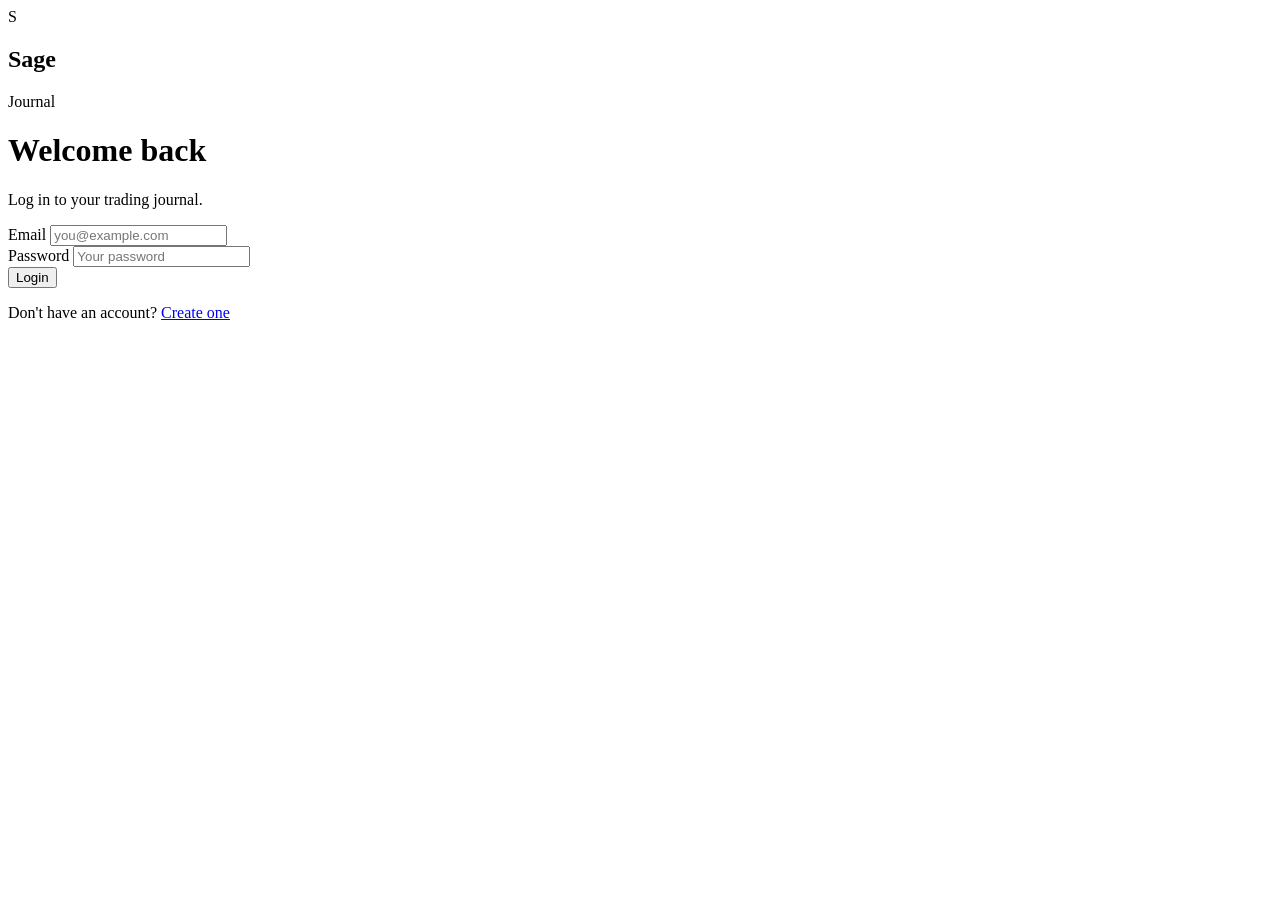
==== login.html @ ba999602 "Create login.html" ====
<!DOCTYPE html>
<html lang="en">

<head>

    <meta charset="UTF-8">

    <meta
        name="viewport"
        content="width=device-width, initial-scale=1.0"
    >

    <title>Sage Journal — Login</title>

    <link
        rel="stylesheet"
        href="css/style.css"
    >

</head>

<body>

<div class="auth-page">

    <div class="auth-card">

        <div class="brand auth-brand">

            <div class="brand-mark">
                S
            </div>

            <div>
                <h2>Sage</h2>
                <span>Journal</span>
            </div>

        </div>


        <div class="auth-heading">

            <h1>Welcome back</h1>

            <p>
                Log in to your trading journal.
            </p>

        </div>


        <form id="loginForm">

            <div class="form-group">

                <label>Email</label>

                <input
                    type="email"
                    id="loginEmail"
                    placeholder="you@example.com"
                    required
                >

            </div>


            <div class="form-group">

                <label>Password</label>

                <input
                    type="password"
                    id="loginPassword"
                    placeholder="Your password"
                    required
                >

            </div>


            <button
                type="submit"
                class="primary-btn auth-button"
            >
                Login
            </button>


            <p
                id="loginError"
                class="auth-error"
            ></p>

        </form>


        <p class="auth-switch">

            Don't have an account?

            <a href="register.html">
                Create one
            </a>

        </p>

    </div>

</div>


<script src="js/app.js"></script>

</body>

</html>
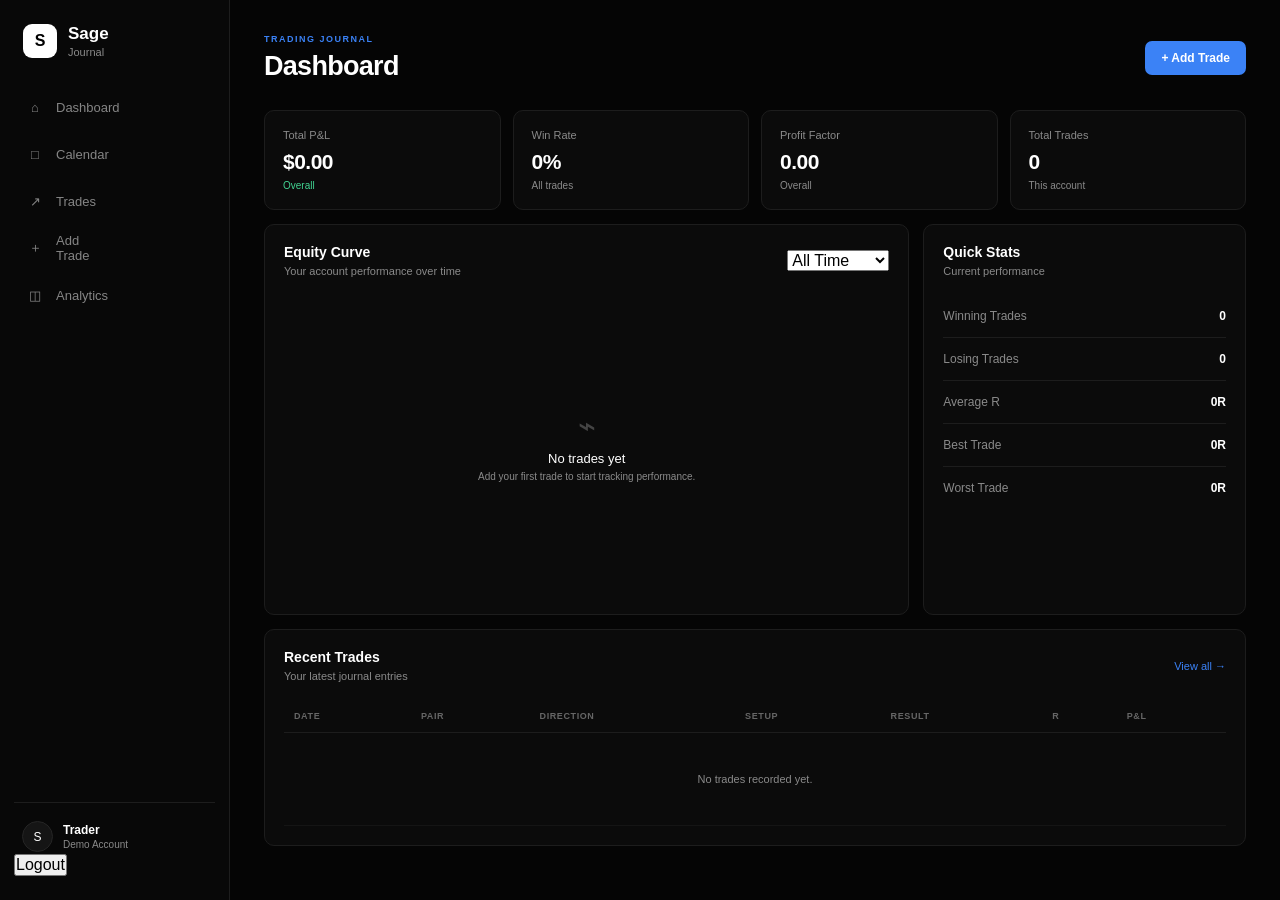
==== commit 077f4b69: "Update login.html" ====
--- a/login.html
+++ b/login.html
@@ -10,7 +10,7 @@
         content="width=device-width, initial-scale=1.0"
     >
 
-    <title>Sage Journal — Login</title>
+    <title>Sage Journal — Dashboard</title>
 
     <link
         rel="stylesheet"
@@ -21,11 +21,13 @@
 
 <body>
 
-<div class="auth-page">
-
-    <div class="auth-card">
-
-        <div class="brand auth-brand">
+<div class="app" id="dashboard">
+
+    <!-- SIDEBAR -->
+
+    <aside class="sidebar">
+
+        <div class="brand">
 
             <div class="brand-mark">
                 S
@@ -39,74 +41,447 @@
         </div>
 
 
-        <div class="auth-heading">
-
-            <h1>Welcome back</h1>
-
-            <p>
-                Log in to your trading journal.
-            </p>
+        <nav class="sidebar-nav">
+
+            <a
+                href="index.html"
+                class="nav-item"
+            >
+                <span class="nav-icon">⌂</span>
+                <span>Dashboard</span>
+            </a>
+
+
+            <a
+                href="calendar.html"
+                class="nav-item"
+            >
+                <span class="nav-icon">□</span>
+                <span>Calendar</span>
+            </a>
+
+
+            <a
+                href="trades.html"
+                class="nav-item"
+            >
+                <span class="nav-icon">↗</span>
+                <span>Trades</span>
+            </a>
+
+
+            <a
+                href="add-trade.html"
+                class="nav-item"
+            >
+                <span class="nav-icon">＋</span>
+                <span>Add Trade</span>
+            </a>
+
+
+            <a
+                href="analytics.html"
+                class="nav-item"
+            >
+                <span class="nav-icon">◫</span>
+                <span>Analytics</span>
+            </a>
+
+        </nav>
+
+
+        <div class="sidebar-bottom">
+
+            <div class="account-mini">
+
+                <div
+                    class="avatar"
+                    data-user-avatar
+                >
+                    S
+                </div>
+
+                <div class="account-info">
+
+                    <strong data-user-name>
+                        Trader
+                    </strong>
+
+                    <small data-user-email>
+                        Demo Account
+                    </small>
+
+                </div>
+
+            </div>
+
+
+            <button
+                id="logoutButton"
+                class="logout-button"
+                type="button"
+            >
+                Logout
+            </button>
 
         </div>
 
-
-        <form id="loginForm">
-
-            <div class="form-group">
-
-                <label>Email</label>
-
-                <input
-                    type="email"
-                    id="loginEmail"
-                    placeholder="you@example.com"
-                    required
+    </aside>
+
+
+    <!-- MAIN -->
+
+    <main class="main">
+
+        <header class="topbar">
+
+            <div class="topbar-left">
+
+                <button
+                    class="mobile-menu"
+                    id="mobileMenu"
+                    type="button"
+                    aria-label="Open menu"
                 >
-
-            </div>
-
-
-            <div class="form-group">
-
-                <label>Password</label>
-
-                <input
-                    type="password"
-                    id="loginPassword"
-                    placeholder="Your password"
-                    required
+                    ☰
+                </button>
+
+
+                <div>
+
+                    <p class="eyebrow">
+                        TRADING JOURNAL
+                    </p>
+
+                    <h1>
+                        Dashboard
+                    </h1>
+
+                </div>
+
+            </div>
+
+
+            <a
+                href="add-trade.html"
+                class="primary-btn"
+            >
+                + Add Trade
+            </a>
+
+        </header>
+
+
+        <!-- STATS -->
+
+        <section class="stats-grid">
+
+            <div class="stat-card">
+
+                <span>
+                    Total P&L
+                </span>
+
+                <strong id="totalPnl">
+                    $0.00
+                </strong>
+
+                <small class="positive">
+                    Overall
+                </small>
+
+            </div>
+
+
+            <div class="stat-card">
+
+                <span>
+                    Win Rate
+                </span>
+
+                <strong id="winRate">
+                    0%
+                </strong>
+
+                <small>
+                    All trades
+                </small>
+
+            </div>
+
+
+            <div class="stat-card">
+
+                <span>
+                    Profit Factor
+                </span>
+
+                <strong id="profitFactor">
+                    0.00
+                </strong>
+
+                <small>
+                    Overall
+                </small>
+
+            </div>
+
+
+            <div class="stat-card">
+
+                <span>
+                    Total Trades
+                </span>
+
+                <strong id="totalTrades">
+                    0
+                </strong>
+
+                <small>
+                    This account
+                </small>
+
+            </div>
+
+        </section>
+
+
+        <!-- EQUITY -->
+
+        <section class="dashboard-grid">
+
+            <div class="panel equity-panel">
+
+                <div class="panel-header">
+
+                    <div>
+
+                        <h3>
+                            Equity Curve
+                        </h3>
+
+                        <p>
+                            Your account performance over time
+                        </p>
+
+                    </div>
+
+
+                    <select id="equityRange">
+
+                        <option>
+                            All Time
+                        </option>
+
+                        <option>
+                            This Month
+                        </option>
+
+                        <option>
+                            This Week
+                        </option>
+
+                    </select>
+
+                </div>
+
+
+                <div class="chart-container">
+
+                    <canvas
+                        id="equityChart"
+                    ></canvas>
+
+
+                    <div
+                        class="empty-chart"
+                        id="emptyChart"
+                    >
+
+                        <span>
+                            ⌁
+                        </span>
+
+                        <p>
+                            No trades yet
+                        </p>
+
+                        <small>
+                            Add your first trade to start tracking performance.
+                        </small>
+
+                    </div>
+
+                </div>
+
+            </div>
+
+
+            <!-- QUICK STATS -->
+
+            <div class="panel">
+
+                <div class="panel-header">
+
+                    <div>
+
+                        <h3>
+                            Quick Stats
+                        </h3>
+
+                        <p>
+                            Current performance
+                        </p>
+
+                    </div>
+
+                </div>
+
+
+                <div class="quick-stat">
+
+                    <span>
+                        Winning Trades
+                    </span>
+
+                    <strong id="winningTrades">
+                        0
+                    </strong>
+
+                </div>
+
+
+                <div class="quick-stat">
+
+                    <span>
+                        Losing Trades
+                    </span>
+
+                    <strong id="losingTrades">
+                        0
+                    </strong>
+
+                </div>
+
+
+                <div class="quick-stat">
+
+                    <span>
+                        Average R
+                    </span>
+
+                    <strong id="averageR">
+                        0R
+                    </strong>
+
+                </div>
+
+
+                <div class="quick-stat">
+
+                    <span>
+                        Best Trade
+                    </span>
+
+                    <strong id="bestTrade">
+                        0R
+                    </strong>
+
+                </div>
+
+
+                <div class="quick-stat">
+
+                    <span>
+                        Worst Trade
+                    </span>
+
+                    <strong id="worstTrade">
+                        0R
+                    </strong>
+
+                </div>
+
+            </div>
+
+        </section>
+
+
+        <!-- RECENT TRADES -->
+
+        <section class="panel recent-panel">
+
+            <div class="panel-header">
+
+                <div>
+
+                    <h3>
+                        Recent Trades
+                    </h3>
+
+                    <p>
+                        Your latest journal entries
+                    </p>
+
+                </div>
+
+
+                <a
+                    href="trades.html"
+                    class="text-btn"
                 >
-
-            </div>
-
-
-            <button
-                type="submit"
-                class="primary-btn auth-button"
-            >
-                Login
-            </button>
-
-
-            <p
-                id="loginError"
-                class="auth-error"
-            ></p>
-
-        </form>
-
-
-        <p class="auth-switch">
-
-            Don't have an account?
-
-            <a href="register.html">
-                Create one
-            </a>
-
-        </p>
-
-    </div>
+                    View all →
+                </a>
+
+            </div>
+
+
+            <div class="table-wrapper">
+
+                <table>
+
+                    <thead>
+
+                        <tr>
+
+                            <th>Date</th>
+
+                            <th>Pair</th>
+
+                            <th>Direction</th>
+
+                            <th>Setup</th>
+
+                            <th>Result</th>
+
+                            <th>R</th>
+
+                            <th>P&L</th>
+
+                        </tr>
+
+                    </thead>
+
+
+                    <tbody id="recentTrades">
+
+                        <tr class="empty-row">
+
+                            <td colspan="7">
+                                No trades recorded yet.
+                            </td>
+
+                        </tr>
+
+                    </tbody>
+
+                </table>
+
+            </div>
+
+        </section>
+
+    </main>
 
 </div>
 
--- a/css/style.css
+++ b/css/style.css
@@ -0,0 +1,1323 @@
+* {
+    margin: 0;
+    padding: 0;
+    box-sizing: border-box;
+}
+
+
+:root {
+    --bg: #050505;
+    --surface: #0b0b0b;
+    --surface-2: #101010;
+    --border: #1d1d1d;
+
+    --text: #ffffff;
+    --muted: #8a8a8a;
+
+    --blue: #3b82f6;
+    --blue-dark: #2563eb;
+
+    --green: #42d392;
+    --red: #ff5c5c;
+}
+
+
+body {
+    background: var(--bg);
+    color: var(--text);
+    font-family:
+        Inter,
+        -apple-system,
+        BlinkMacSystemFont,
+        "Segoe UI",
+        sans-serif;
+
+    min-height: 100vh;
+}
+
+
+a {
+    color: inherit;
+    text-decoration: none;
+}
+
+
+button,
+input,
+select,
+textarea {
+    font: inherit;
+}
+
+
+button {
+    cursor: pointer;
+}
+
+
+/* APP */
+
+.app {
+    min-height: 100vh;
+    display: flex;
+}
+
+
+/* SIDEBAR */
+
+.sidebar {
+    width: 230px;
+    min-height: 100vh;
+
+    position: fixed;
+    left: 0;
+    top: 0;
+
+    background: #080808;
+    border-right: 1px solid var(--border);
+
+    display: flex;
+    flex-direction: column;
+
+    padding: 24px 14px;
+
+    z-index: 100;
+}
+
+
+.brand {
+    display: flex;
+    align-items: center;
+    gap: 11px;
+
+    padding: 0 9px 28px;
+}
+
+
+.brand-mark {
+    width: 34px;
+    height: 34px;
+
+    display: grid;
+    place-items: center;
+
+    background: white;
+    color: black;
+
+    border-radius: 9px;
+
+    font-weight: 800;
+}
+
+
+.brand h2 {
+    font-size: 17px;
+    line-height: 1;
+}
+
+
+.brand span {
+    display: block;
+
+    color: var(--muted);
+
+    font-size: 11px;
+
+    margin-top: 4px;
+}
+
+
+nav {
+    display: flex;
+    flex-direction: column;
+    gap: 5px;
+}
+
+
+.nav-item {
+    height: 42px;
+
+    display: flex;
+    align-items: center;
+
+    gap: 12px;
+
+    padding: 0 12px;
+
+    border-radius: 8px;
+
+    color: #858585;
+
+    font-size: 13px;
+
+    transition: 0.15s ease;
+}
+
+
+.nav-item span {
+    width: 18px;
+    text-align: center;
+}
+
+
+.nav-item:hover {
+    color: white;
+    background: #111111;
+}
+
+
+.nav-item.active {
+    background: #151515;
+    color: white;
+}
+
+
+.nav-item.active span {
+    color: var(--blue);
+}
+
+
+.sidebar-bottom {
+    margin-top: auto;
+}
+
+
+.account-mini {
+    border-top: 1px solid var(--border);
+
+    padding: 18px 8px 2px;
+
+    display: flex;
+    align-items: center;
+
+    gap: 10px;
+}
+
+
+.avatar {
+    width: 31px;
+    height: 31px;
+
+    border-radius: 50%;
+
+    background: #151515;
+
+    border: 1px solid #252525;
+
+    display: grid;
+    place-items: center;
+
+    font-size: 12px;
+}
+
+
+.account-mini strong {
+    display: block;
+    font-size: 12px;
+}
+
+
+.account-mini small {
+    display: block;
+
+    color: var(--muted);
+
+    margin-top: 2px;
+
+    font-size: 10px;
+}
+
+
+/* MAIN */
+
+.main {
+    width: calc(100% - 230px);
+
+    margin-left: 230px;
+
+    padding: 34px;
+
+    max-width: 1500px;
+}
+
+
+.topbar {
+    display: flex;
+    justify-content: space-between;
+    align-items: center;
+
+    margin-bottom: 28px;
+}
+
+
+.eyebrow {
+    color: var(--blue);
+
+    font-size: 9px;
+    font-weight: 700;
+
+    letter-spacing: 1.5px;
+
+    margin-bottom: 7px;
+}
+
+
+h1 {
+    font-size: 27px;
+
+    letter-spacing: -0.7px;
+}
+
+
+h3 {
+    font-size: 14px;
+}
+
+
+.panel-header p {
+    color: var(--muted);
+
+    font-size: 11px;
+
+    margin-top: 5px;
+}
+
+
+/* BUTTONS */
+
+.primary-btn {
+    border: 0;
+
+    background: var(--blue);
+
+    color: white;
+
+    padding: 10px 16px;
+
+    border-radius: 7px;
+
+    font-size: 12px;
+    font-weight: 600;
+
+    display: inline-flex;
+    align-items: center;
+    justify-content: center;
+
+    transition: 0.15s;
+}
+
+
+.primary-btn:hover {
+    background: var(--blue-dark);
+}
+
+
+.secondary-btn {
+    border: 1px solid var(--border);
+
+    background: #0d0d0d;
+
+    color: white;
+
+    padding: 10px 16px;
+
+    border-radius: 7px;
+
+    font-size: 12px;
+}
+
+
+.text-btn {
+    color: var(--blue);
+
+    font-size: 11px;
+}
+
+
+.mobile-menu {
+    display: none;
+
+    border: 1px solid var(--border);
+
+    background: #101010;
+
+    color: white;
+
+    width: 38px;
+    height: 38px;
+
+    border-radius: 7px;
+}
+
+
+/* STATS */
+
+.stats-grid {
+    display: grid;
+
+    grid-template-columns:
+        repeat(4, minmax(0, 1fr));
+
+    gap: 12px;
+
+    margin-bottom: 14px;
+}
+
+
+.stat-card {
+    background: var(--surface);
+
+    border: 1px solid var(--border);
+
+    border-radius: 10px;
+
+    padding: 18px;
+}
+
+
+.stat-card span {
+    color: var(--muted);
+
+    display: block;
+
+    font-size: 11px;
+
+    margin-bottom: 9px;
+}
+
+
+.stat-card strong {
+    font-size: 21px;
+
+    letter-spacing: -0.5px;
+
+    display: block;
+}
+
+
+.stat-card small {
+    color: var(--muted);
+
+    display: block;
+
+    margin-top: 6px;
+
+    font-size: 10px;
+}
+
+
+.positive {
+    color: var(--green) !important;
+}
+
+
+.negative {
+    color: var(--red) !important;
+}
+
+
+/* PANELS */
+
+.panel {
+    background: var(--surface);
+
+    border: 1px solid var(--border);
+
+    border-radius: 10px;
+
+    padding: 19px;
+
+    margin-bottom: 14px;
+}
+
+
+.panel-header {
+    display: flex;
+    justify-content: space-between;
+    align-items: center;
+
+    margin-bottom: 18px;
+}
+
+
+/* DASHBOARD */
+
+.dashboard-grid {
+    display: grid;
+
+    grid-template-columns:
+        minmax(0, 2fr)
+        minmax(250px, 1fr);
+
+    gap: 14px;
+}
+
+
+.chart-container {
+    height: 300px;
+
+    position: relative;
+}
+
+
+#equityChart {
+    width: 100%;
+    height: 100%;
+}
+
+
+.empty-chart {
+    position: absolute;
+
+    inset: 0;
+
+    display: flex;
+
+    flex-direction: column;
+
+    align-items: center;
+
+    justify-content: center;
+
+    text-align: center;
+}
+
+
+.empty-chart span {
+    font-size: 30px;
+
+    color: #444;
+
+    margin-bottom: 8px;
+}
+
+
+.empty-chart p {
+    font-size: 13px;
+}
+
+
+.empty-chart small {
+    color: var(--muted);
+
+    font-size: 10px;
+
+    margin-top: 5px;
+}
+
+
+.quick-stat {
+    display: flex;
+
+    justify-content: space-between;
+
+    padding: 14px 0;
+
+    border-bottom: 1px solid var(--border);
+
+    font-size: 12px;
+}
+
+
+.quick-stat:last-child {
+    border-bottom: 0;
+}
+
+
+.quick-stat span {
+    color: var(--muted);
+}
+
+
+.quick-stat strong {
+    font-weight: 600;
+}
+
+
+/* TABLE */
+
+.table-wrapper {
+    overflow-x: auto;
+}
+
+
+table {
+    width: 100%;
+
+    border-collapse: collapse;
+
+    min-width: 700px;
+}
+
+
+th {
+    text-align: left;
+
+    color: #666;
+
+    font-size: 9px;
+
+    font-weight: 600;
+
+    text-transform: uppercase;
+
+    letter-spacing: 0.6px;
+
+    padding: 11px 10px;
+
+    border-bottom: 1px solid var(--border);
+}
+
+
+td {
+    padding: 13px 10px;
+
+    border-bottom: 1px solid #151515;
+
+    font-size: 11px;
+}
+
+
+tbody tr:hover {
+    background: #0f0f0f;
+}
+
+
+.empty-row td {
+    text-align: center;
+
+    color: var(--muted);
+
+    padding: 40px;
+}
+
+
+.result-win {
+    color: var(--green);
+}
+
+
+.result-loss {
+    color: var(--red);
+}
+
+
+.result-breakeven {
+    color: #aaa;
+}
+
+
+/* FORM */
+
+.trade-form {
+    display: flex;
+
+    flex-direction: column;
+
+    gap: 0;
+}
+
+
+.form-grid {
+    display: grid;
+
+    grid-template-columns:
+        repeat(3, minmax(0, 1fr));
+
+    gap: 16px;
+}
+
+
+.form-group {
+    display: flex;
+
+    flex-direction: column;
+
+    gap: 7px;
+}
+
+
+.form-group label {
+    font-size: 10px;
+
+    color: #999;
+
+    font-weight: 600;
+}
+
+
+.form-group input,
+.form-group select,
+.form-group textarea,
+.trade-toolbar input,
+.trade-toolbar select {
+
+    width: 100%;
+
+    border: 1px solid #242424;
+
+    background: #080808;
+
+    color: white;
+
+    border-radius: 7px;
+
+    padding: 11px 12px;
+
+    outline: none;
+
+    font-size: 12px;
+}
+
+
+.form-group input:focus,
+.form-group select:focus,
+.form-group textarea:focus {
+
+    border-color: var(--blue);
+}
+
+
+.form-group textarea {
+    resize: vertical;
+
+    line-height: 1.6;
+}
+
+
+.calculation-box {
+    margin-top: 18px;
+
+    padding: 15px;
+
+    border-radius: 8px;
+
+    background: #0d0d0d;
+
+    border: 1px solid var(--border);
+
+    display: flex;
+
+    justify-content: space-between;
+}
+
+
+.calculation-box span {
+    color: var(--muted);
+
+    font-size: 11px;
+}
+
+
+.calculation-box strong {
+    color: var(--blue);
+
+    margin-left: 15px;
+}
+
+
+.form-actions {
+    display: flex;
+
+    justify-content: flex-end;
+
+    gap: 10px;
+
+    margin-top: 4px;
+
+    margin-bottom: 30px;
+}
+
+
+/* TRADE TOOLBAR */
+
+.trade-toolbar {
+    display: flex;
+
+    justify-content: space-between;
+
+    gap: 10px;
+
+    margin-bottom: 18px;
+}
+
+
+.search-box {
+    flex: 1;
+}
+
+
+.trade-toolbar select {
+    width: 150px;
+}
+
+
+/* CALENDAR */
+
+.calendar-top {
+    display: flex;
+
+    justify-content: center;
+
+    align-items: center;
+
+    gap: 20px;
+
+    margin-bottom: 25px;
+}
+
+
+.calendar-top h2 {
+    min-width: 180px;
+
+    text-align: center;
+
+    font-size: 16px;
+}
+
+
+.calendar-arrow {
+    border: 1px solid var(--border);
+
+    background: #101010;
+
+    color: white;
+
+    width: 34px;
+    height: 34px;
+
+    border-radius: 7px;
+}
+
+
+.calendar-weekdays,
+.calendar-grid {
+
+    display: grid;
+
+    grid-template-columns:
+        repeat(7, 1fr);
+
+}
+
+
+.calendar-weekdays span {
+
+    text-align: center;
+
+    color: #666;
+
+    font-size: 10px;
+
+    padding: 10px;
+}
+
+
+.calendar-day {
+
+    min-height: 105px;
+
+    border: 1px solid #161616;
+
+    padding: 10px;
+
+    position: relative;
+
+    background: #090909;
+}
+
+
+.calendar-day:hover {
+    background: #0e0e0e;
+}
+
+
+.calendar-day.other-month {
+    opacity: 0.3;
+}
+
+
+.day-number {
+    font-size: 11px;
+
+    color: #aaa;
+}
+
+
+.day-result {
+    position: absolute;
+
+    left: 10px;
+    bottom: 10px;
+
+    font-size: 10px;
+
+    font-weight: 600;
+}
+
+
+.day-result.win {
+    color: var(--green);
+}
+
+
+.day-result.loss {
+    color: var(--red);
+}
+
+
+.day-result.breakeven {
+    color: #aaa;
+}
+
+
+.calendar-legend {
+
+    display: flex;
+
+    gap: 20px;
+
+    margin-top: 20px;
+
+    color: var(--muted);
+
+    font-size: 10px;
+}
+
+
+.calendar-legend div {
+
+    display: flex;
+
+    align-items: center;
+
+    gap: 6px;
+}
+
+
+.legend-dot {
+
+    width: 7px;
+    height: 7px;
+
+    border-radius: 50%;
+}
+
+
+.legend-dot.win {
+    background: var(--green);
+}
+
+
+.legend-dot.loss {
+    background: var(--red);
+}
+
+
+.legend-dot.neutral {
+    background: #444;
+}
+
+
+/* ANALYTICS */
+
+.analytics-grid {
+
+    display: grid;
+
+    grid-template-columns:
+        1fr 1fr;
+
+    gap: 14px;
+}
+
+
+.analytics-row {
+
+    display: flex;
+
+    justify-content: space-between;
+
+    align-items: center;
+
+    padding: 13px 0;
+
+    border-bottom: 1px solid var(--border);
+}
+
+
+.analytics-row:last-child {
+    border-bottom: 0;
+}
+
+
+.analytics-name {
+    font-size: 11px;
+}
+
+
+.analytics-meta {
+    color: var(--muted);
+
+    font-size: 10px;
+
+    margin-top: 3px;
+}
+
+
+.analytics-value {
+    font-size: 12px;
+
+    font-weight: 600;
+}
+
+
+.empty-state {
+
+    color: var(--muted);
+
+    font-size: 11px;
+
+    text-align: center;
+
+    padding: 30px 10px;
+}
+
+
+/* MOBILE */
+
+@media (max-width: 900px) {
+
+    .sidebar {
+        transform: translateX(-100%);
+
+        transition: transform 0.2s ease;
+    }
+
+
+    .sidebar.open {
+        transform: translateX(0);
+    }
+
+
+    .main {
+        width: 100%;
+
+        margin-left: 0;
+
+        padding: 22px 16px;
+    }
+
+
+    .mobile-menu {
+        display: block;
+    }
+
+
+    .topbar {
+        gap: 12px;
+    }
+
+
+    .topbar > div {
+        margin-right: auto;
+    }
+
+
+    .stats-grid {
+        grid-template-columns:
+            repeat(2, 1fr);
+    }
+
+
+    .dashboard-grid,
+    .analytics-grid {
+        grid-template-columns: 1fr;
+    }
+
+
+    .form-grid {
+        grid-template-columns:
+            repeat(2, 1fr);
+    }
+
+}
+
+
+@media (max-width: 600px) {
+
+    .main {
+        padding: 18px 12px;
+    }
+
+
+    h1 {
+        font-size: 23px;
+    }
+
+
+    .topbar {
+        margin-bottom: 20px;
+    }
+
+
+    .primary-btn {
+        padding: 9px 12px;
+
+        font-size: 11px;
+    }
+
+
+    .stats-grid {
+        gap: 8px;
+    }
+
+
+    .stat-card {
+        padding: 14px;
+    }
+
+
+    .stat-card strong {
+        font-size: 17px;
+    }
+
+
+    .panel {
+        padding: 14px;
+    }
+
+
+    .form-grid {
+        grid-template-columns: 1fr;
+    }
+
+
+    .trade-toolbar {
+        flex-direction: column;
+    }
+
+
+    .trade-toolbar select {
+        width: 100%;
+    }
+
+
+    .calendar-day {
+        min-height: 70px;
+
+        padding: 6px;
+    }
+
+
+    .calendar-weekdays span {
+        font-size: 8px;
+    }
+
+
+    .day-result {
+        left: 6px;
+        bottom: 6px;
+
+        font-size: 8px;
+    }
+
+
+    .calendar-legend {
+        flex-wrap: wrap;
+    }
+
+}
+/* UPGRADED TRADE FORM */
+
+.calculation-grid {
+    display: grid;
+    grid-template-columns: repeat(3, 1fr);
+    gap: 10px;
+    margin-top: 18px;
+}
+
+.calculation-box {
+    margin-top: 0;
+    min-height: 58px;
+}
+
+.review-fields {
+    display: flex;
+    flex-direction: column;
+    gap: 18px;
+}
+
+.screenshot-grid {
+    display: grid;
+    grid-template-columns: 1fr 1fr;
+    gap: 12px;
+}
+
+.upload-box {
+    min-height: 150px;
+    border: 1px dashed #2b2b2b;
+    border-radius: 9px;
+    background: #080808;
+    display: flex;
+    flex-direction: column;
+    align-items: center;
+    justify-content: center;
+    cursor: pointer;
+    transition: 0.15s ease;
+}
+
+.upload-box:hover {
+    border-color: #3b82f6;
+    background: #0b0d11;
+}
+
+.upload-box span {
+    width: 34px;
+    height: 34px;
+    border-radius: 50%;
+    background: #151515;
+    display: grid;
+    place-items: center;
+    color: #3b82f6;
+    font-size: 20px;
+    margin-bottom: 10px;
+}
+
+.upload-box strong {
+    font-size: 12px;
+}
+
+.upload-box small {
+    color: #666;
+    font-size: 10px;
+    margin-top: 5px;
+}
+
+@media (max-width: 900px) {
+    .calculation-grid {
+        grid-template-columns: 1fr;
+    }
+}
+
+@media (max-width: 600px) {
+    .screenshot-grid {
+        grid-template-columns: 1fr;
+    }
+}
+/* =========================================================
+   AUTH PAGES
+   ========================================================= */
+
+.auth-page {
+
+    min-height: 100vh;
+
+    display: flex;
+
+    align-items: center;
+
+    justify-content: center;
+
+    padding: 20px;
+
+    background: #050505;
+
+}
+
+
+.auth-card {
+
+    width: 100%;
+
+    max-width: 400px;
+
+    padding: 32px;
+
+    background: #0b0b0b;
+
+    border: 1px solid #202020;
+
+    border-radius: 12px;
+
+}
+
+
+.auth-brand {
+
+    justify-content: center;
+
+    margin-bottom: 35px;
+
+}
+
+
+.auth-heading {
+
+    margin-bottom: 25px;
+
+}
+
+
+.auth-heading h1 {
+
+    margin: 0 0 8px;
+
+    font-size: 25px;
+
+}
+
+
+.auth-heading p {
+
+    margin: 0;
+
+    color: #777;
+
+    font-size: 13px;
+
+}
+
+
+.auth-button {
+
+    width: 100%;
+
+    margin-top: 10px;
+
+}
+
+
+.auth-switch {
+
+    text-align: center;
+
+    color: #666;
+
+    font-size: 12px;
+
+    margin-top: 20px;
+
+}
+
+
+.auth-switch a {
+
+    color: #4d8dff;
+
+    text-decoration: none;
+
+}
+
+
+.auth-error {
+
+    color: #ff5c5c;
+
+    font-size: 12px;
+
+    min-height: 18px;
+
+    margin: 10px 0 0;
+
+}
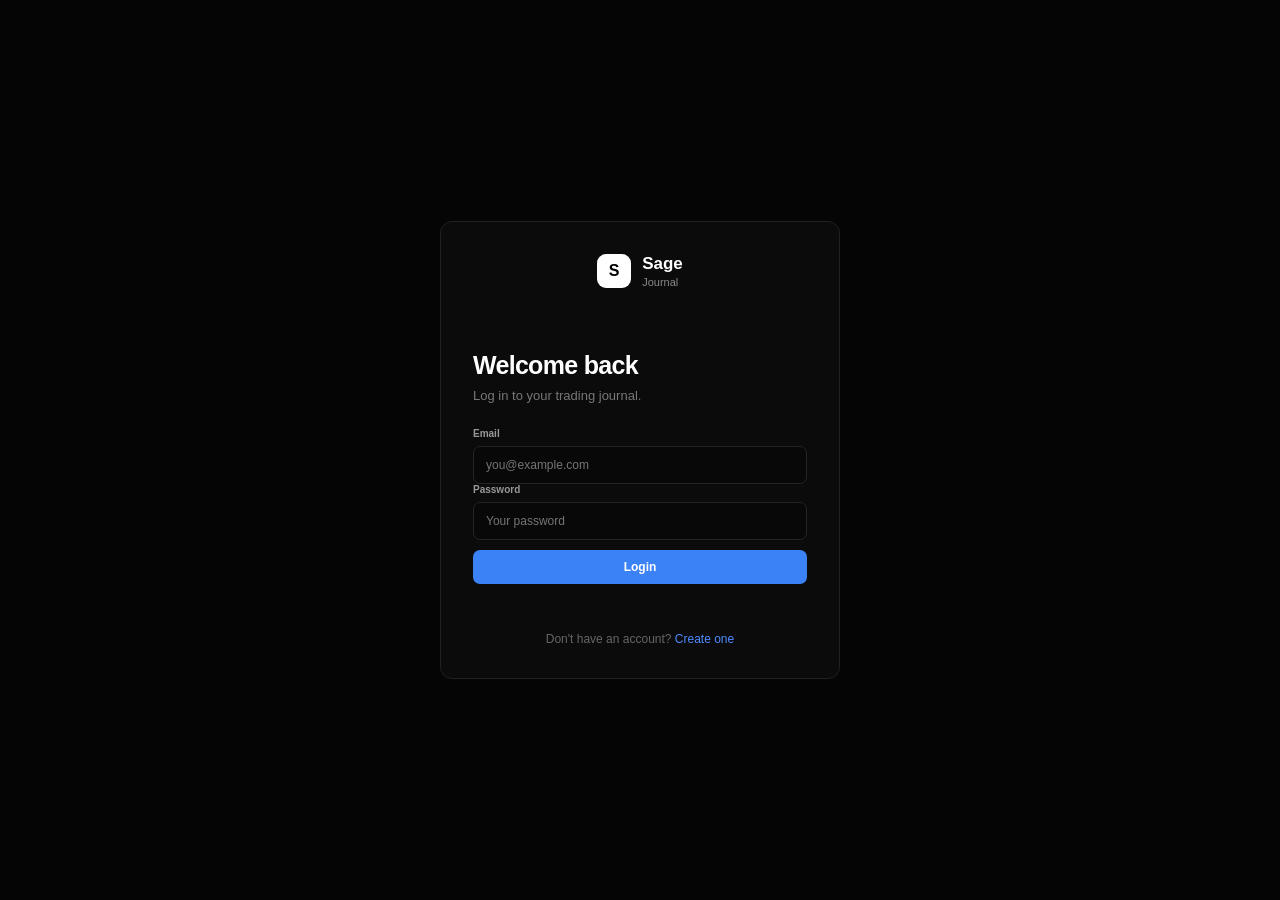
==== commit e6ea8443: "Update login.html" ====
--- a/login.html
+++ b/login.html
@@ -10,7 +10,7 @@
         content="width=device-width, initial-scale=1.0"
     >
 
-    <title>Sage Journal — Dashboard</title>
+    <title>Sage Journal — Login</title>
 
     <link
         rel="stylesheet"
@@ -21,13 +21,11 @@
 
 <body>
 
-<div class="app" id="dashboard">
+<div class="auth-page">
 
-    <!-- SIDEBAR -->
+    <div class="auth-card">
 
-    <aside class="sidebar">
-
-        <div class="brand">
+        <div class="brand auth-brand">
 
             <div class="brand-mark">
                 S
@@ -41,447 +39,74 @@
         </div>
 
 
-        <nav class="sidebar-nav">
+        <div class="auth-heading">
 
-            <a
-                href="index.html"
-                class="nav-item"
-            >
-                <span class="nav-icon">⌂</span>
-                <span>Dashboard</span>
-            </a>
+            <h1>Welcome back</h1>
+
+            <p>
+                Log in to your trading journal.
+            </p>
+
+        </div>
 
 
-            <a
-                href="calendar.html"
-                class="nav-item"
-            >
-                <span class="nav-icon">□</span>
-                <span>Calendar</span>
-            </a>
+        <form id="loginForm">
+
+            <div class="form-group">
+
+                <label>Email</label>
+
+                <input
+                    type="email"
+                    id="loginEmail"
+                    placeholder="you@example.com"
+                    required
+                >
+
+            </div>
 
 
-            <a
-                href="trades.html"
-                class="nav-item"
-            >
-                <span class="nav-icon">↗</span>
-                <span>Trades</span>
-            </a>
+            <div class="form-group">
 
+                <label>Password</label>
 
-            <a
-                href="add-trade.html"
-                class="nav-item"
-            >
-                <span class="nav-icon">＋</span>
-                <span>Add Trade</span>
-            </a>
-
-
-            <a
-                href="analytics.html"
-                class="nav-item"
-            >
-                <span class="nav-icon">◫</span>
-                <span>Analytics</span>
-            </a>
-
-        </nav>
-
-
-        <div class="sidebar-bottom">
-
-            <div class="account-mini">
-
-                <div
-                    class="avatar"
-                    data-user-avatar
+                <input
+                    type="password"
+                    id="loginPassword"
+                    placeholder="Your password"
+                    required
                 >
-                    S
-                </div>
-
-                <div class="account-info">
-
-                    <strong data-user-name>
-                        Trader
-                    </strong>
-
-                    <small data-user-email>
-                        Demo Account
-                    </small>
-
-                </div>
 
             </div>
 
 
             <button
-                id="logoutButton"
-                class="logout-button"
-                type="button"
+                type="submit"
+                class="primary-btn auth-button"
             >
-                Logout
+                Login
             </button>
 
-        </div>
 
-    </aside>
+            <p
+                id="loginError"
+                class="auth-error"
+            ></p>
+
+        </form>
 
 
-    <!-- MAIN -->
+        <p class="auth-switch">
 
-    <main class="main">
+            Don't have an account?
 
-        <header class="topbar">
-
-            <div class="topbar-left">
-
-                <button
-                    class="mobile-menu"
-                    id="mobileMenu"
-                    type="button"
-                    aria-label="Open menu"
-                >
-                    ☰
-                </button>
-
-
-                <div>
-
-                    <p class="eyebrow">
-                        TRADING JOURNAL
-                    </p>
-
-                    <h1>
-                        Dashboard
-                    </h1>
-
-                </div>
-
-            </div>
-
-
-            <a
-                href="add-trade.html"
-                class="primary-btn"
-            >
-                + Add Trade
+            <a href="register.html">
+                Create one
             </a>
 
-        </header>
+        </p>
 
-
-        <!-- STATS -->
-
-        <section class="stats-grid">
-
-            <div class="stat-card">
-
-                <span>
-                    Total P&L
-                </span>
-
-                <strong id="totalPnl">
-                    $0.00
-                </strong>
-
-                <small class="positive">
-                    Overall
-                </small>
-
-            </div>
-
-
-            <div class="stat-card">
-
-                <span>
-                    Win Rate
-                </span>
-
-                <strong id="winRate">
-                    0%
-                </strong>
-
-                <small>
-                    All trades
-                </small>
-
-            </div>
-
-
-            <div class="stat-card">
-
-                <span>
-                    Profit Factor
-                </span>
-
-                <strong id="profitFactor">
-                    0.00
-                </strong>
-
-                <small>
-                    Overall
-                </small>
-
-            </div>
-
-
-            <div class="stat-card">
-
-                <span>
-                    Total Trades
-                </span>
-
-                <strong id="totalTrades">
-                    0
-                </strong>
-
-                <small>
-                    This account
-                </small>
-
-            </div>
-
-        </section>
-
-
-        <!-- EQUITY -->
-
-        <section class="dashboard-grid">
-
-            <div class="panel equity-panel">
-
-                <div class="panel-header">
-
-                    <div>
-
-                        <h3>
-                            Equity Curve
-                        </h3>
-
-                        <p>
-                            Your account performance over time
-                        </p>
-
-                    </div>
-
-
-                    <select id="equityRange">
-
-                        <option>
-                            All Time
-                        </option>
-
-                        <option>
-                            This Month
-                        </option>
-
-                        <option>
-                            This Week
-                        </option>
-
-                    </select>
-
-                </div>
-
-
-                <div class="chart-container">
-
-                    <canvas
-                        id="equityChart"
-                    ></canvas>
-
-
-                    <div
-                        class="empty-chart"
-                        id="emptyChart"
-                    >
-
-                        <span>
-                            ⌁
-                        </span>
-
-                        <p>
-                            No trades yet
-                        </p>
-
-                        <small>
-                            Add your first trade to start tracking performance.
-                        </small>
-
-                    </div>
-
-                </div>
-
-            </div>
-
-
-            <!-- QUICK STATS -->
-
-            <div class="panel">
-
-                <div class="panel-header">
-
-                    <div>
-
-                        <h3>
-                            Quick Stats
-                        </h3>
-
-                        <p>
-                            Current performance
-                        </p>
-
-                    </div>
-
-                </div>
-
-
-                <div class="quick-stat">
-
-                    <span>
-                        Winning Trades
-                    </span>
-
-                    <strong id="winningTrades">
-                        0
-                    </strong>
-
-                </div>
-
-
-                <div class="quick-stat">
-
-                    <span>
-                        Losing Trades
-                    </span>
-
-                    <strong id="losingTrades">
-                        0
-                    </strong>
-
-                </div>
-
-
-                <div class="quick-stat">
-
-                    <span>
-                        Average R
-                    </span>
-
-                    <strong id="averageR">
-                        0R
-                    </strong>
-
-                </div>
-
-
-                <div class="quick-stat">
-
-                    <span>
-                        Best Trade
-                    </span>
-
-                    <strong id="bestTrade">
-                        0R
-                    </strong>
-
-                </div>
-
-
-                <div class="quick-stat">
-
-                    <span>
-                        Worst Trade
-                    </span>
-
-                    <strong id="worstTrade">
-                        0R
-                    </strong>
-
-                </div>
-
-            </div>
-
-        </section>
-
-
-        <!-- RECENT TRADES -->
-
-        <section class="panel recent-panel">
-
-            <div class="panel-header">
-
-                <div>
-
-                    <h3>
-                        Recent Trades
-                    </h3>
-
-                    <p>
-                        Your latest journal entries
-                    </p>
-
-                </div>
-
-
-                <a
-                    href="trades.html"
-                    class="text-btn"
-                >
-                    View all →
-                </a>
-
-            </div>
-
-
-            <div class="table-wrapper">
-
-                <table>
-
-                    <thead>
-
-                        <tr>
-
-                            <th>Date</th>
-
-                            <th>Pair</th>
-
-                            <th>Direction</th>
-
-                            <th>Setup</th>
-
-                            <th>Result</th>
-
-                            <th>R</th>
-
-                            <th>P&L</th>
-
-                        </tr>
-
-                    </thead>
-
-
-                    <tbody id="recentTrades">
-
-                        <tr class="empty-row">
-
-                            <td colspan="7">
-                                No trades recorded yet.
-                            </td>
-
-                        </tr>
-
-                    </tbody>
-
-                </table>
-
-            </div>
-
-        </section>
-
-    </main>
+    </div>
 
 </div>
 
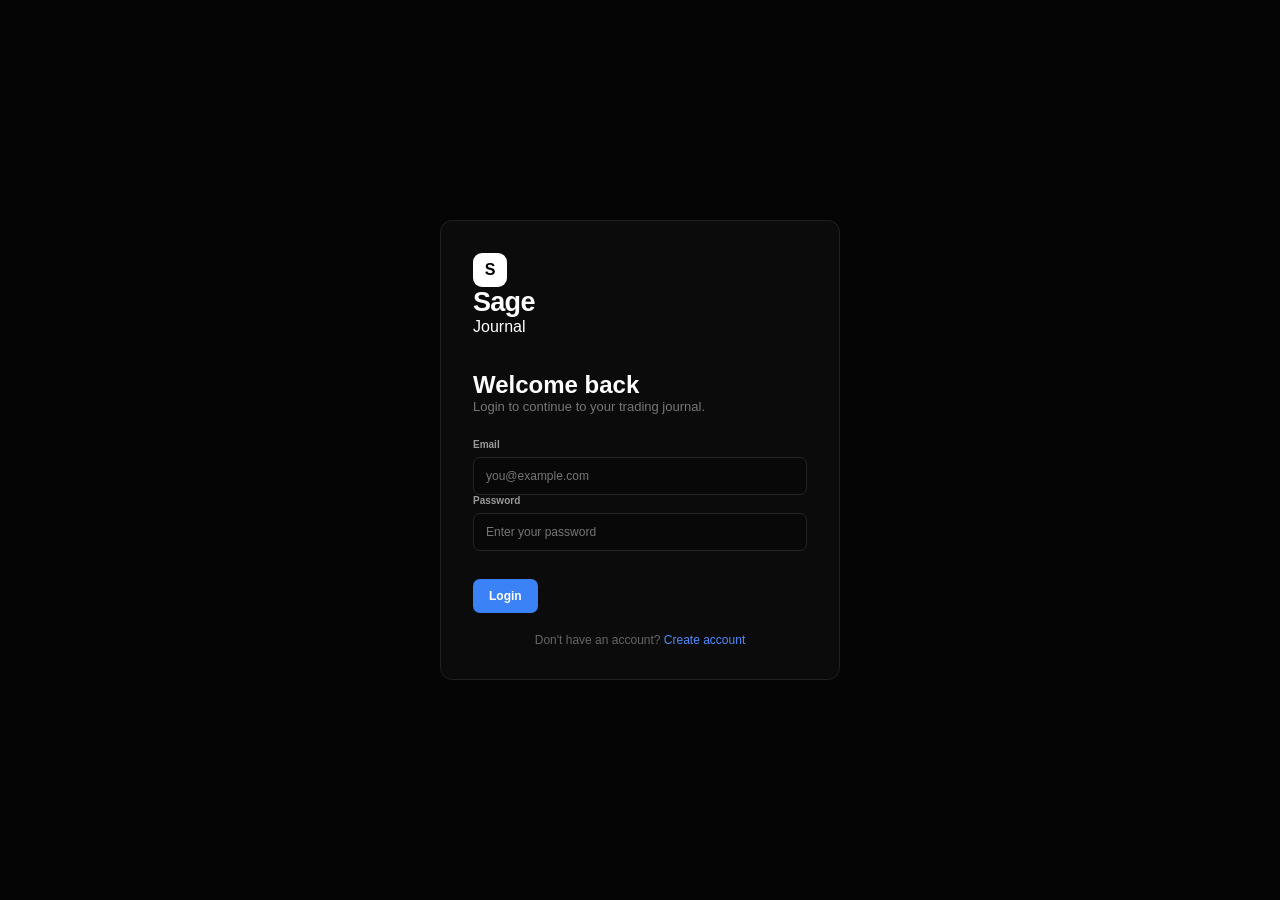
==== commit 3ae490dc: "Update login.html" ====
--- a/login.html
+++ b/login.html
@@ -21,18 +21,18 @@
 
 <body>
 
-<div class="auth-page">
+<main class="auth-page">
 
     <div class="auth-card">
 
-        <div class="brand auth-brand">
+        <div class="auth-brand">
 
             <div class="brand-mark">
                 S
             </div>
 
             <div>
-                <h2>Sage</h2>
+                <h1>Sage</h1>
                 <span>Journal</span>
             </div>
 
@@ -41,10 +41,12 @@
 
         <div class="auth-heading">
 
-            <h1>Welcome back</h1>
+            <h2>
+                Welcome back
+            </h2>
 
             <p>
-                Log in to your trading journal.
+                Login to continue to your trading journal.
             </p>
 
         </div>
@@ -54,12 +56,16 @@
 
             <div class="form-group">
 
-                <label>Email</label>
+                <label for="loginEmail">
+                    Email
+                </label>
 
                 <input
                     type="email"
                     id="loginEmail"
+                    name="email"
                     placeholder="you@example.com"
+                    autocomplete="email"
                     required
                 >
 
@@ -68,24 +74,20 @@
 
             <div class="form-group">
 
-                <label>Password</label>
+                <label for="loginPassword">
+                    Password
+                </label>
 
                 <input
                     type="password"
                     id="loginPassword"
-                    placeholder="Your password"
+                    name="password"
+                    placeholder="Enter your password"
+                    autocomplete="current-password"
                     required
                 >
 
             </div>
-
-
-            <button
-                type="submit"
-                class="primary-btn auth-button"
-            >
-                Login
-            </button>
 
 
             <p
@@ -93,26 +95,35 @@
                 class="auth-error"
             ></p>
 
+
+            <button
+                type="submit"
+                class="primary-btn auth-submit"
+            >
+                Login
+            </button>
+
         </form>
 
 
-        <p class="auth-switch">
+        <div class="auth-switch">
 
-            Don't have an account?
+            <span>
+                Don't have an account?
+            </span>
 
             <a href="register.html">
-                Create one
+                Create account
             </a>
 
-        </p>
+        </div>
 
     </div>
 
-</div>
+</main>
 
 
 <script src="js/app.js"></script>
 
 </body>
-
 </html>
